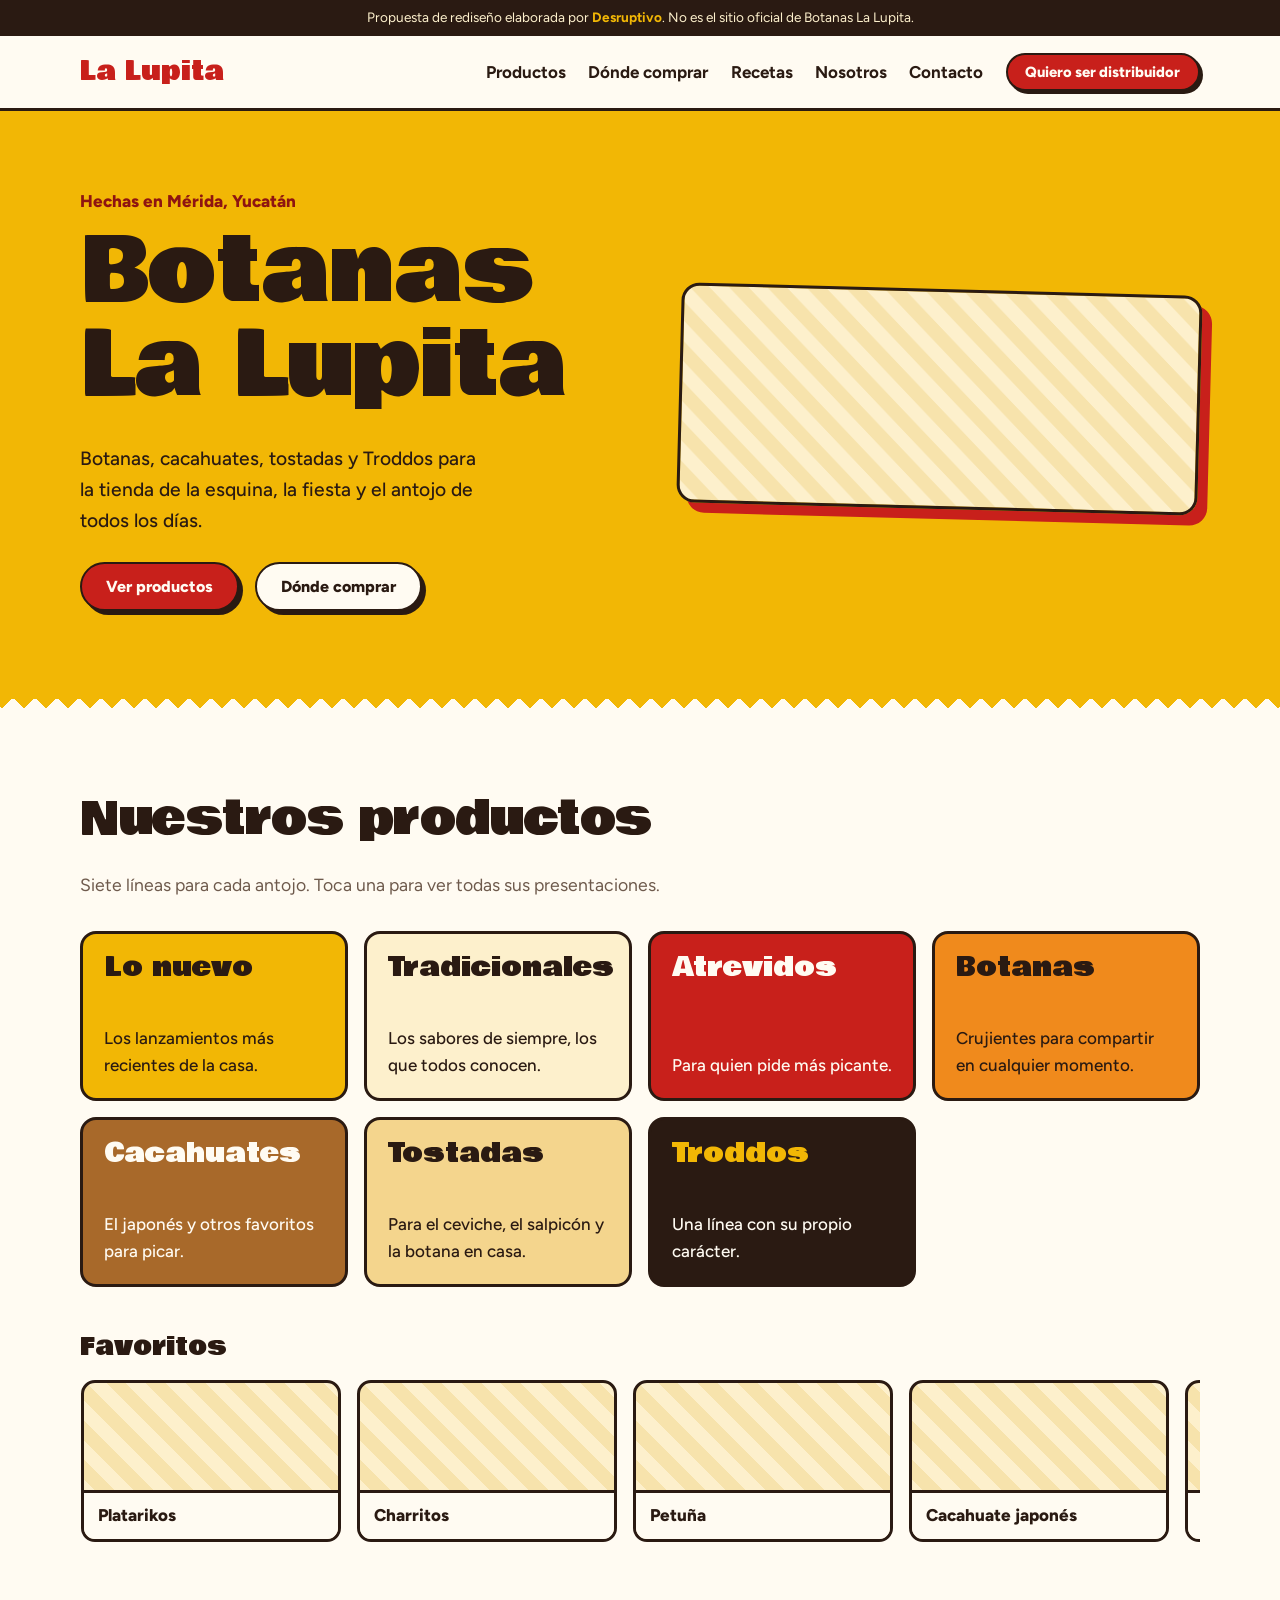
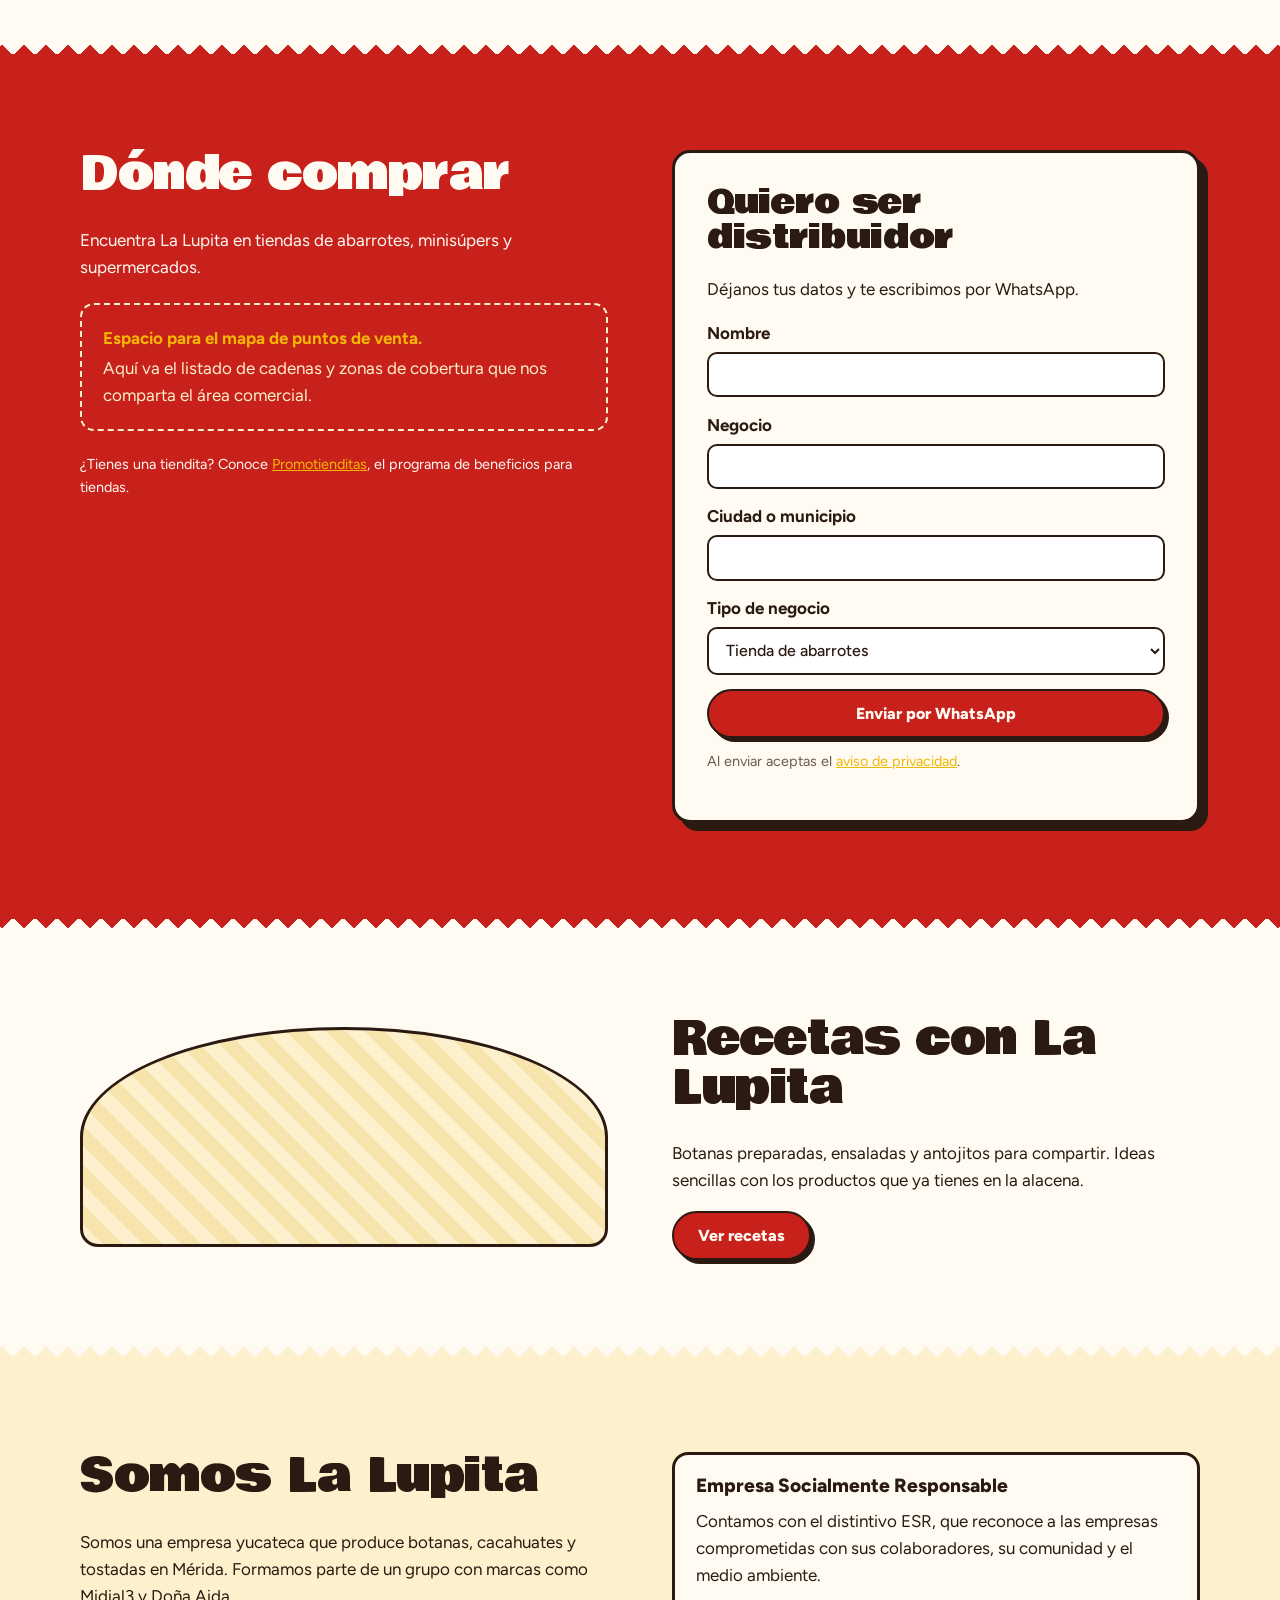
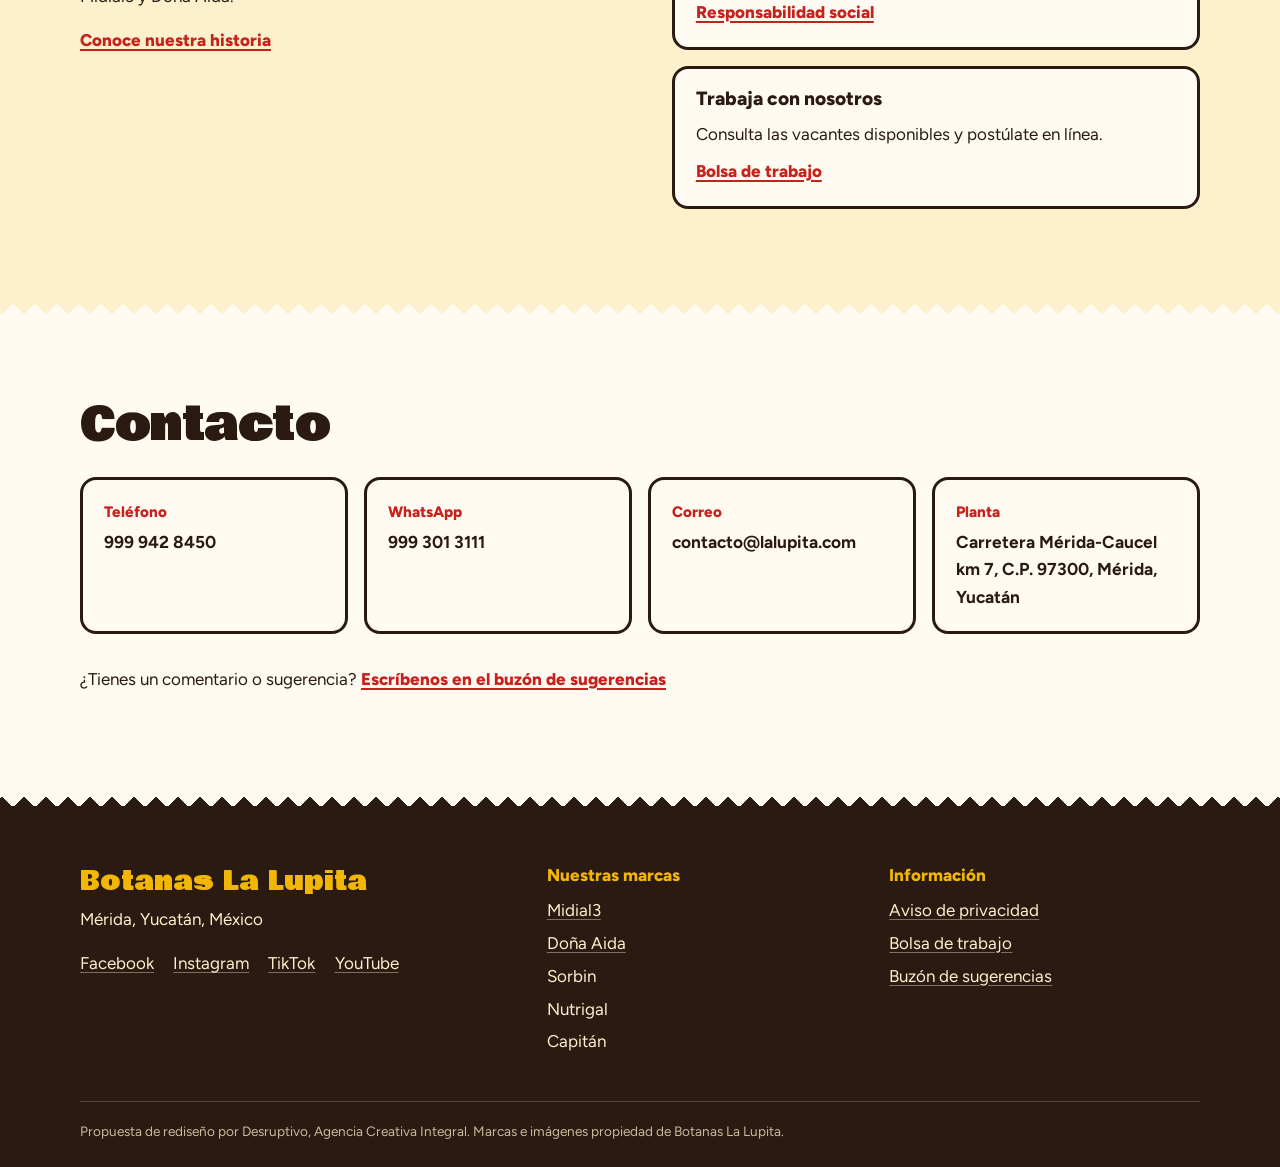
==== index.html @ ac0f9449 "Propuesta de rediseño del sitio de Botanas La Lupita" ====
<!DOCTYPE html>
<html lang="es-MX">
<head>
  <meta charset="utf-8">
  <meta name="viewport" content="width=device-width, initial-scale=1, viewport-fit=cover">
  <title>Botanas La Lupita | Botanas, cacahuates y tostadas de Yucatán</title>
  <meta name="description" content="Botanas La Lupita: botanas, cacahuates, tostadas y Troddos hechos en Mérida, Yucatán. Conoce nuestros productos, encuentra dónde comprarlos o conviértete en distribuidor.">
  <!-- Propuesta de rediseño: no indexar para no competir con el sitio oficial -->
  <meta name="robots" content="noindex, nofollow">
  <meta property="og:title" content="Botanas La Lupita">
  <meta property="og:description" content="Botanas, cacahuates y tostadas hechas en Yucatán.">
  <meta property="og:type" content="website">
  <meta property="og:image" content="https://la-lupita.com.mx/logos/banner_Troddos.jpg">
  <meta name="theme-color" content="#F2B705">
  <link rel="icon" href="data:image/svg+xml,<svg xmlns='http://www.w3.org/2000/svg' viewBox='0 0 100 100'><text y='.9em' font-size='90'>🌶️</text></svg>">
  <link rel="preconnect" href="https://fonts.googleapis.com">
  <link rel="preconnect" href="https://fonts.gstatic.com" crossorigin>
  <link href="https://fonts.googleapis.com/css2?family=Bowlby+One&family=Figtree:wght@400;500;700;800&display=swap" rel="stylesheet">
  <link rel="stylesheet" href="styles.css">
</head>
<body>

<a class="skip" href="#contenido">Saltar al contenido</a>

<div class="concept-bar" role="note">
  Propuesta de rediseño elaborada por <strong>Desruptivo</strong>. No es el sitio oficial de Botanas La Lupita.
</div>

<header class="site-header">
  <div class="wrap header-inner">
    <a class="brand" href="#inicio" aria-label="Botanas La Lupita, inicio">
      <img src="https://la-lupita.com.mx/logos/Botanas.png" alt="Botanas La Lupita" width="140" height="56"
           onerror="this.replaceWith(Object.assign(document.createElement('span'),{className:'brand-text',textContent:'La Lupita'}))">
    </a>
    <button class="nav-toggle" aria-expanded="false" aria-controls="menu">Menú</button>
    <nav id="menu" class="nav" aria-label="Principal">
      <a href="#productos">Productos</a>
      <a href="#donde-comprar">Dónde comprar</a>
      <a href="#recetas">Recetas</a>
      <a href="#nosotros">Nosotros</a>
      <a href="#contacto">Contacto</a>
      <a class="btn btn-small" href="#distribuidores">Quiero ser distribuidor</a>
    </nav>
  </div>
</header>

<main id="contenido">

  <!-- HERO -->
  <section id="inicio" class="hero crimp-bottom">
    <div class="wrap hero-grid">
      <div class="hero-copy">
        <p class="hero-kicker">Hechas en Mérida, Yucatán</p>
        <h1>Botanas La Lupita</h1>
        <p class="hero-lede">Botanas, cacahuates, tostadas y Troddos para la tienda de la esquina, la fiesta y el antojo de todos los días.</p>
        <div class="hero-actions">
          <a class="btn" href="#productos">Ver productos</a>
          <a class="btn btn-ghost" href="#donde-comprar">Dónde comprar</a>
        </div>
      </div>
      <figure class="hero-media">
        <img src="https://la-lupita.com.mx/logos/banner_Troddos.jpg"
             alt="Bolsas de Troddos de Botanas La Lupita" width="900" height="560"
             onerror="this.closest('figure').classList.add('no-img')">
      </figure>
    </div>
  </section>

  <!-- PRODUCTOS -->
  <section id="productos" class="section">
    <div class="wrap">
      <h2>Nuestros productos</h2>
      <p class="section-lede">Siete líneas para cada antojo. Toca una para ver todas sus presentaciones.</p>

      <ul class="lines" role="list">
        <li><a class="line line-new" href="https://la-lupita.com.mx/nuevo.php">
          <span class="line-name">Lo nuevo</span>
          <span class="line-desc">Los lanzamientos más recientes de la casa.</span></a></li>
        <li><a class="line line-trad" href="https://la-lupita.com.mx/tradicionales.php">
          <span class="line-name">Tradicionales</span>
          <span class="line-desc">Los sabores de siempre, los que todos conocen.</span></a></li>
        <li><a class="line line-hot" href="https://la-lupita.com.mx/atrevido.php">
          <span class="line-name">Atrevidos</span>
          <span class="line-desc">Para quien pide más picante.</span></a></li>
        <li><a class="line line-snack" href="https://la-lupita.com.mx/botanas.php">
          <span class="line-name">Botanas</span>
          <span class="line-desc">Crujientes para compartir en cualquier momento.</span></a></li>
        <li><a class="line line-nut" href="https://la-lupita.com.mx/cacahuates.php">
          <span class="line-name">Cacahuates</span>
          <span class="line-desc">El japonés y otros favoritos para picar.</span></a></li>
        <li><a class="line line-tost" href="https://la-lupita.com.mx/tostadas.php">
          <span class="line-name">Tostadas</span>
          <span class="line-desc">Para el ceviche, el salpicón y la botana en casa.</span></a></li>
        <li><a class="line line-trod" href="https://la-lupita.com.mx/trodos.php">
          <span class="line-name">Troddos</span>
          <span class="line-desc">Una línea con su propio carácter.</span></a></li>
      </ul>

      <h3 class="rail-title">Favoritos</h3>
      <div class="rail" tabindex="0" aria-label="Productos favoritos, desliza para ver más">
        <figure><img loading="lazy" src="https://la-lupita.com.mx/logos/banner2021_Platarikos.jpg" alt="Platarikos de La Lupita" onerror="this.closest('figure').classList.add('no-img')"><figcaption>Platarikos</figcaption></figure>
        <figure><img loading="lazy" src="https://la-lupita.com.mx/logos/banner_Charritos2.jpg" alt="Charritos de La Lupita" onerror="this.closest('figure').classList.add('no-img')"><figcaption>Charritos</figcaption></figure>
        <figure><img loading="lazy" src="https://la-lupita.com.mx/logos/banner_Petu%C3%B1a.jpg" alt="Petuña de La Lupita" onerror="this.closest('figure').classList.add('no-img')"><figcaption>Petuña</figcaption></figure>
        <figure><img loading="lazy" src="https://la-lupita.com.mx/logos/bannerB_japones.jpg" alt="Cacahuate japonés de La Lupita" onerror="this.closest('figure').classList.add('no-img')"><figcaption>Cacahuate japonés</figcaption></figure>
        <figure><img loading="lazy" src="https://la-lupita.com.mx/logos/banner_Troddos2.jpg" alt="Troddos de La Lupita" onerror="this.closest('figure').classList.add('no-img')"><figcaption>Troddos</figcaption></figure>
      </div>
    </div>
  </section>

  <!-- DÓNDE COMPRAR / DISTRIBUIDORES -->
  <section id="donde-comprar" class="section section-red crimp-top crimp-bottom">
    <div class="wrap two-col">
      <div>
        <h2>Dónde comprar</h2>
        <p>Encuentra La Lupita en tiendas de abarrotes, minisúpers y supermercados.</p>
        <div class="placeholder" role="note">
          <strong>Espacio para el mapa de puntos de venta.</strong>
          Aquí va el listado de cadenas y zonas de cobertura que nos comparta el área comercial.
        </div>
        <p class="small">¿Tienes una tiendita? Conoce <a href="https://la-lupita.com.mx/promotienditas">Promotienditas</a>, el programa de beneficios para tiendas.</p>
      </div>

      <div id="distribuidores" class="card">
        <h2 class="card-title">Quiero ser distribuidor</h2>
        <p>Déjanos tus datos y te escribimos por WhatsApp.</p>
        <form id="dist-form" novalidate>
          <label>Nombre
            <input name="nombre" autocomplete="name" required>
          </label>
          <label>Negocio
            <input name="negocio" autocomplete="organization" required>
          </label>
          <label>Ciudad o municipio
            <input name="ciudad" autocomplete="address-level2" required>
          </label>
          <label>Tipo de negocio
            <select name="tipo">
              <option>Tienda de abarrotes</option>
              <option>Minisúper</option>
              <option>Distribuidora o mayorista</option>
              <option>Restaurante o bar</option>
              <option>Otro</option>
            </select>
          </label>
          <p class="form-error" id="dist-error" role="alert" hidden>Completa nombre, negocio y ciudad para continuar.</p>
          <button class="btn btn-full" type="submit">Enviar por WhatsApp</button>
          <p class="small legal">Al enviar aceptas el <a href="aviso-de-privacidad.html">aviso de privacidad</a>.</p>
        </form>
      </div>
    </div>
  </section>

  <!-- RECETAS -->
  <section id="recetas" class="section">
    <div class="wrap recipe">
      <figure class="recipe-media">
        <img loading="lazy" src="https://la-lupita.com.mx/fotos/ensalada%20charritos%201%20yt.png" alt="Ensalada preparada con Charritos La Lupita" onerror="this.closest('figure').classList.add('no-img')">
      </figure>
      <div>
        <h2>Recetas con La Lupita</h2>
        <p>Botanas preparadas, ensaladas y antojitos para compartir. Ideas sencillas con los productos que ya tienes en la alacena.</p>
        <a class="btn" href="https://la-lupita.com.mx/recetas.php">Ver recetas</a>
      </div>
    </div>
  </section>

  <!-- NOSOTROS -->
  <section id="nosotros" class="section section-cream crimp-top crimp-bottom">
    <div class="wrap two-col">
      <div>
        <h2>Somos La Lupita</h2>
        <p>Somos una empresa yucateca que produce botanas, cacahuates y tostadas en Mérida. Formamos parte de un grupo con marcas como Midial3 y Doña Aida.</p>
        <a class="text-link" href="https://la-lupita.com.mx/quienes.php">Conoce nuestra historia</a>
      </div>
      <div class="facts">
        <div class="fact">
          <h3>Empresa Socialmente Responsable</h3>
          <p>Contamos con el distintivo ESR, que reconoce a las empresas comprometidas con sus colaboradores, su comunidad y el medio ambiente.</p>
          <a class="text-link" href="https://la-lupita.com.mx/ESR.php">Responsabilidad social</a>
        </div>
        <div class="fact">
          <h3>Trabaja con nosotros</h3>
          <p>Consulta las vacantes disponibles y postúlate en línea.</p>
          <a class="text-link" href="https://la-lupita.com.mx/empleos/index.php">Bolsa de trabajo</a>
        </div>
      </div>
    </div>
  </section>

  <!-- CONTACTO -->
  <section id="contacto" class="section">
    <div class="wrap">
      <h2>Contacto</h2>
      <div class="contact-grid">
        <a class="contact" href="tel:+529999428450">
          <span class="contact-label">Teléfono</span>
          <span class="contact-value">999 942 8450</span>
        </a>
        <a class="contact" href="https://wa.me/529993013111" target="_blank" rel="noopener">
          <span class="contact-label">WhatsApp</span>
          <span class="contact-value">999 301 3111</span>
        </a>
        <a class="contact" href="mailto:contacto@lalupita.com">
          <span class="contact-label">Correo</span>
          <span class="contact-value">contacto@lalupita.com</span>
        </a>
        <a class="contact" href="https://www.google.com/maps/search/?api=1&query=Carretera+M%C3%A9rida-Caucel+km+7+M%C3%A9rida+Yucat%C3%A1n" target="_blank" rel="noopener">
          <span class="contact-label">Planta</span>
          <span class="contact-value">Carretera Mérida-Caucel km 7, C.P. 97300, Mérida, Yucatán</span>
        </a>
      </div>
      <p class="suggest">¿Tienes un comentario o sugerencia? <a class="text-link" href="https://la-lupita.com.mx/buzon.php">Escríbenos en el buzón de sugerencias</a></p>
    </div>
  </section>

</main>

<footer class="site-footer crimp-top">
  <div class="wrap footer-grid">
    <div>
      <p class="footer-brand">Botanas La Lupita</p>
      <p>Mérida, Yucatán, México</p>
      <ul class="social" role="list">
        <li><a href="https://www.facebook.com/botanaslalupita" target="_blank" rel="noopener">Facebook</a></li>
        <li><a href="https://www.instagram.com/botanaslalupitamx" target="_blank" rel="noopener">Instagram</a></li>
        <li><a href="https://vm.tiktok.com/ZMdxwaTwB/" target="_blank" rel="noopener">TikTok</a></li>
        <li><a href="https://www.youtube.com/channel/UCOERxMf3Jt1xI1_eUVLLrdg" target="_blank" rel="noopener">YouTube</a></li>
      </ul>
    </div>
    <div>
      <p class="footer-head">Nuestras marcas</p>
      <ul role="list">
        <li><a href="https://midial3.com/" target="_blank" rel="noopener">Midial3</a></li>
        <li><a href="https://dona-aida.com.mx/" target="_blank" rel="noopener">Doña Aida</a></li>
        <li>Sorbin</li>
        <li>Nutrigal</li>
        <li>Capitán</li>
      </ul>
    </div>
    <div>
      <p class="footer-head">Información</p>
      <ul role="list">
        <li><a href="aviso-de-privacidad.html">Aviso de privacidad</a></li>
        <li><a href="https://la-lupita.com.mx/empleos/index.php">Bolsa de trabajo</a></li>
        <li><a href="https://la-lupita.com.mx/buzon.php">Buzón de sugerencias</a></li>
      </ul>
    </div>
  </div>
  <div class="wrap footer-credit">
    <p>Propuesta de rediseño por Desruptivo, Agencia Creativa Integral. Marcas e imágenes propiedad de Botanas La Lupita.</p>
  </div>
</footer>

<script src="script.js"></script>
</body>
</html>
---- styles.css ----
:root {
  --corn: #F2B705;
  --corn-pale: #FDF0CC;
  --chile: #C8201B;
  --chile-dark: #8E1411;
  --orange: #F08A1C;
  --peanut: #A8692A;
  --ink: #2A1A12;
  --paper: #FFFBF2;
  --muted: #6E5A4C;

  --display: "Bowlby One", "Arial Black", Impact, sans-serif;
  --body: "Figtree", "Segoe UI", system-ui, -apple-system, sans-serif;
  --tooth: 22px;
}

*, *::before, *::after { box-sizing: border-box; }
html { scroll-behavior: smooth; scroll-padding-top: 80px; }
@media (prefers-reduced-motion: reduce) { html { scroll-behavior: auto; } }

body {
  margin: 0;
  background: var(--paper);
  color: var(--ink);
  font-family: var(--body);
  font-size: 1.0625rem;
  line-height: 1.6;
}
img { max-width: 100%; display: block; }
a { color: inherit; }
:focus-visible { outline: 3px solid var(--ink); outline-offset: 3px; border-radius: 4px; }

.wrap { width: min(1120px, 100% - 2.5rem); margin-inline: auto; }

h1, h2, h3 { line-height: 1.05; margin: 0 0 .6em; }
h1, h2 { font-family: var(--display); font-weight: 400; letter-spacing: -.01em; }
h2 { font-size: clamp(1.9rem, 4.5vw, 2.9rem); }
h3 { font-size: 1.2rem; font-weight: 800; }
p { margin: 0 0 1em; max-width: 62ch; }

.skip { position: absolute; left: -9999px; }
.skip:focus { left: 1rem; top: 1rem; z-index: 100; background: var(--paper); padding: .5rem 1rem; }

/* Aviso de propuesta */
.concept-bar {
  background: var(--ink); color: var(--corn-pale);
  font-size: .85rem; text-align: center; padding: .45rem 1rem;
}
.concept-bar strong { color: var(--corn); }

/* Encabezado */
.site-header {
  position: sticky; top: 0; z-index: 50;
  background: var(--paper);
  border-bottom: 3px solid var(--ink);
}
.header-inner { display: flex; align-items: center; justify-content: space-between; gap: 1rem; min-height: 72px; }
.brand img { height: 52px; width: auto; }
.brand-text { font-family: var(--display); font-size: 1.6rem; color: var(--chile); text-decoration: none; }
.brand { text-decoration: none; }

.nav { display: flex; align-items: center; gap: 1.4rem; font-weight: 700; }
.nav a:not(.btn) { text-decoration: none; }
.nav a:not(.btn):hover { color: var(--chile); }
.nav-toggle {
  display: none; font: 700 1rem var(--body);
  background: var(--corn); color: var(--ink);
  border: 2px solid var(--ink); border-radius: 999px; padding: .45rem 1rem; cursor: pointer;
}

@media (max-width: 900px) {
  .nav-toggle { display: inline-block; }
  .nav {
    position: absolute; top: 100%; left: 0; right: 0;
    flex-direction: column; align-items: stretch; gap: 0;
    background: var(--paper); border-bottom: 3px solid var(--ink);
    padding: .5rem 1.25rem 1.25rem; display: none;
  }
  .nav.open { display: flex; }
  .nav a:not(.btn) { padding: .8rem 0; border-bottom: 1px solid #e8dcc6; }
  .nav .btn { margin-top: 1rem; text-align: center; }
}

/* Botones */
.btn {
  display: inline-block; text-decoration: none; cursor: pointer;
  font: 800 1rem var(--body);
  background: var(--chile); color: var(--paper);
  border: 2px solid var(--ink); border-radius: 999px;
  padding: .8rem 1.5rem;
  box-shadow: 4px 4px 0 var(--ink);
  transition: transform .12s, box-shadow .12s;
}
.btn:hover { transform: translate(-1px, -1px); box-shadow: 5px 5px 0 var(--ink); }
.btn:active { transform: translate(3px, 3px); box-shadow: 1px 1px 0 var(--ink); }
.btn-ghost { background: var(--paper); color: var(--ink); }
.btn-small { padding: .5rem 1.1rem; font-size: .92rem; box-shadow: 3px 3px 0 var(--ink); }
.btn-full { width: 100%; }
.text-link { font-weight: 800; color: var(--chile); text-decoration-thickness: 2px; text-underline-offset: 3px; }

/* Borde de bolsa de botana (sello dentado) */
.crimp-top, .crimp-bottom { position: relative; z-index: 1; }
.crimp-bottom::after, .crimp-top::before {
  content: ""; position: absolute; left: 0; right: 0; height: calc(var(--tooth) / 2);
  background: var(--sec-bg);
}
.crimp-bottom::after {
  bottom: calc(var(--tooth) / -2 + 1px);
  -webkit-mask: conic-gradient(from -45deg at bottom, #0000, #000 1deg 89deg, #0000 90deg) 50% / var(--tooth) 100%;
          mask: conic-gradient(from -45deg at bottom, #0000, #000 1deg 89deg, #0000 90deg) 50% / var(--tooth) 100%;
}
.crimp-top::before {
  top: calc(var(--tooth) / -2 + 1px);
  -webkit-mask: conic-gradient(from 135deg at top, #0000, #000 1deg 89deg, #0000 90deg) 50% / var(--tooth) 100%;
          mask: conic-gradient(from 135deg at top, #0000, #000 1deg 89deg, #0000 90deg) 50% / var(--tooth) 100%;
}

/* Hero */
.hero { --sec-bg: var(--corn); background: var(--corn); padding: clamp(2.5rem, 6vw, 5rem) 0 clamp(3rem, 7vw, 5.5rem); }
.hero-grid { display: grid; grid-template-columns: 1.05fr 1fr; gap: clamp(1.5rem, 4vw, 3.5rem); align-items: center; }
.hero-kicker { font-weight: 800; color: var(--chile-dark); margin-bottom: .6rem; }
.hero h1 { font-size: clamp(2.8rem, 8vw, 5.6rem); color: var(--ink); margin-bottom: .35em; }
.hero-lede { font-size: 1.2rem; font-weight: 500; max-width: 34ch; }
.hero-actions { display: flex; flex-wrap: wrap; gap: 1rem; margin-top: 1.6rem; }
.hero-media {
  margin: 0; border: 3px solid var(--ink); border-radius: 18px; overflow: hidden;
  box-shadow: 10px 10px 0 var(--chile); background: var(--paper); transform: rotate(1.5deg);
}
.hero-media img { width: 100%; height: 100%; aspect-ratio: 16 / 10; object-fit: cover; }
@media (max-width: 800px) {
  .hero-grid { grid-template-columns: 1fr; }
  .hero-media { transform: none; box-shadow: 6px 6px 0 var(--chile); }
}

/* Imagen faltante */
.no-img img { display: none; }
figure.no-img {
  min-height: 220px; display: grid; place-items: center;
  background: repeating-linear-gradient(45deg, var(--corn-pale) 0 14px, #f7e3ac 14px 28px);
}

/* Secciones */
.section { --sec-bg: var(--paper); padding: clamp(3.5rem, 8vw, 6rem) 0; }
.section-lede { color: var(--muted); font-size: 1.1rem; }
.section-red { --sec-bg: var(--chile); background: var(--chile); color: var(--paper); }
.section-red .small a { color: var(--corn); }
.section-cream { --sec-bg: var(--corn-pale); background: var(--corn-pale); }
.small { font-size: .9rem; }

/* Líneas de producto */
.lines {
  list-style: none; margin: 2rem 0 0; padding: 0;
  display: grid; gap: 1rem; grid-template-columns: repeat(auto-fill, minmax(230px, 1fr));
}
.line {
  display: flex; flex-direction: column; justify-content: space-between; gap: 1.2rem;
  height: 100%; min-height: 170px; padding: 1.3rem 1.3rem 1.2rem;
  border: 3px solid var(--ink); border-radius: 16px; text-decoration: none;
  transition: transform .15s, box-shadow .15s;
}
.line:hover { transform: translate(-3px, -3px); box-shadow: 6px 6px 0 var(--ink); }
.line-name { font-family: var(--display); font-size: 1.65rem; line-height: 1; }
.line-desc { font-weight: 500; }
.line-new { background: var(--corn); }
.line-trad { background: var(--corn-pale); }
.line-hot { background: var(--chile); color: var(--paper); }
.line-snack { background: var(--orange); }
.line-nut { background: var(--peanut); color: var(--paper); }
.line-tost { background: #F4D58D; }
.line-trod { background: var(--ink); color: var(--corn); }
.line-trod .line-desc { color: var(--paper); }

.rail-title { margin-top: 3rem; font-family: var(--display); font-weight: 400; font-size: 1.5rem; }
.rail {
  display: grid; grid-auto-flow: column; grid-auto-columns: minmax(260px, 340px); gap: 1rem;
  overflow-x: auto; scroll-snap-type: x mandatory; padding: .3rem .3rem 1rem;
}
.rail figure {
  margin: 0; scroll-snap-align: start; border: 3px solid var(--ink); border-radius: 14px; overflow: hidden;
  background: var(--paper);
}
.rail img { width: 100%; aspect-ratio: 16 / 10; object-fit: cover; }
.rail figure.no-img { min-height: 0; aspect-ratio: 16 / 10; display: flex; align-items: flex-end;
  background: repeating-linear-gradient(45deg, var(--corn-pale) 0 14px, #f7e3ac 14px 28px); }
.rail figcaption { padding: .6rem .9rem; font-weight: 800; border-top: 3px solid var(--ink); width: 100%; background: var(--paper); }

/* Dos columnas */
.two-col { display: grid; grid-template-columns: 1fr 1fr; gap: clamp(2rem, 5vw, 4rem); align-items: start; }
@media (max-width: 800px) { .two-col { grid-template-columns: 1fr; } }

.placeholder {
  border: 2px dashed var(--corn-pale); border-radius: 14px; padding: 1.2rem 1.3rem; margin: 1.4rem 0;
  color: var(--corn-pale);
}
.placeholder strong { display: block; color: var(--corn); margin-bottom: .2rem; }

/* Formulario */
.card {
  background: var(--paper); color: var(--ink);
  border: 3px solid var(--ink); border-radius: 18px; padding: clamp(1.3rem, 3vw, 2rem);
  box-shadow: 8px 8px 0 var(--ink);
}
.card-title { font-size: clamp(1.6rem, 3.5vw, 2.1rem); }
form label { display: block; font-weight: 700; margin-bottom: .9rem; }
input, select {
  display: block; width: 100%; margin-top: .3rem;
  font: 500 1rem var(--body); color: var(--ink);
  padding: .7rem .8rem; border: 2px solid var(--ink); border-radius: 10px; background: #fff;
}
input:focus-visible, select:focus-visible { outline: 3px solid var(--corn); outline-offset: 1px; }
.form-error { color: var(--chile); font-weight: 700; }
.legal { margin-top: .8rem; color: var(--muted); }
.legal a { color: var(--chile); }

/* Recetas */
.recipe { display: grid; grid-template-columns: 1fr 1fr; gap: clamp(2rem, 5vw, 4rem); align-items: center; }
.recipe-media { margin: 0; border: 3px solid var(--ink); border-radius: 50% 50% 18px 18px; overflow: hidden; }
.recipe-media img { width: 100%; aspect-ratio: 1; object-fit: cover; }
@media (max-width: 800px) { .recipe { grid-template-columns: 1fr; } }

/* Nosotros */
.facts { display: grid; gap: 1rem; }
.fact { background: var(--paper); border: 3px solid var(--ink); border-radius: 16px; padding: 1.3rem; }
.fact p { margin-bottom: .6rem; }

/* Contacto */
.contact-grid { display: grid; gap: 1rem; grid-template-columns: repeat(auto-fit, minmax(220px, 1fr)); margin-top: 1.5rem; }
.contact {
  display: flex; flex-direction: column; gap: .3rem; text-decoration: none;
  border: 3px solid var(--ink); border-radius: 16px; padding: 1.2rem 1.3rem;
  transition: background .15s;
}
.contact:hover { background: var(--corn-pale); }
.contact-label { font-weight: 800; color: var(--chile); font-size: .95rem; }
.contact-value { font-size: 1.08rem; font-weight: 700; overflow-wrap: break-word; }
.suggest { margin-top: 2rem; }

/* Pie */
.site-footer { --sec-bg: var(--ink); background: var(--ink); color: var(--corn-pale); padding: 3.5rem 0 1.5rem; }
.footer-grid { display: grid; grid-template-columns: 1.4fr 1fr 1fr; gap: 2rem; }
@media (max-width: 700px) { .footer-grid { grid-template-columns: 1fr; } }
.footer-brand { font-family: var(--display); font-size: 1.6rem; color: var(--corn); margin-bottom: .2rem; }
.footer-head { font-weight: 800; color: var(--corn); margin-bottom: .5rem; }
.site-footer ul { list-style: none; margin: 0; padding: 0; }
.site-footer li { margin-bottom: .35rem; }
.site-footer a { text-decoration-color: rgba(253, 240, 204, .4); text-underline-offset: 3px; }
.site-footer a:hover { color: var(--corn); }
.social { display: flex; flex-wrap: wrap; gap: .4rem 1.2rem; margin-top: 1rem !important; }
.footer-credit { border-top: 1px solid rgba(253, 240, 204, .2); margin-top: 2.5rem; padding-top: 1.2rem; font-size: .85rem; color: #cbb89a; }
.footer-credit p { max-width: none; margin: 0; }

/* Aviso de privacidad */
.legal-page { padding: 3rem 0 5rem; }
.legal-page h1 { font-family: var(--display); font-weight: 400; font-size: clamp(2rem, 5vw, 3rem); }
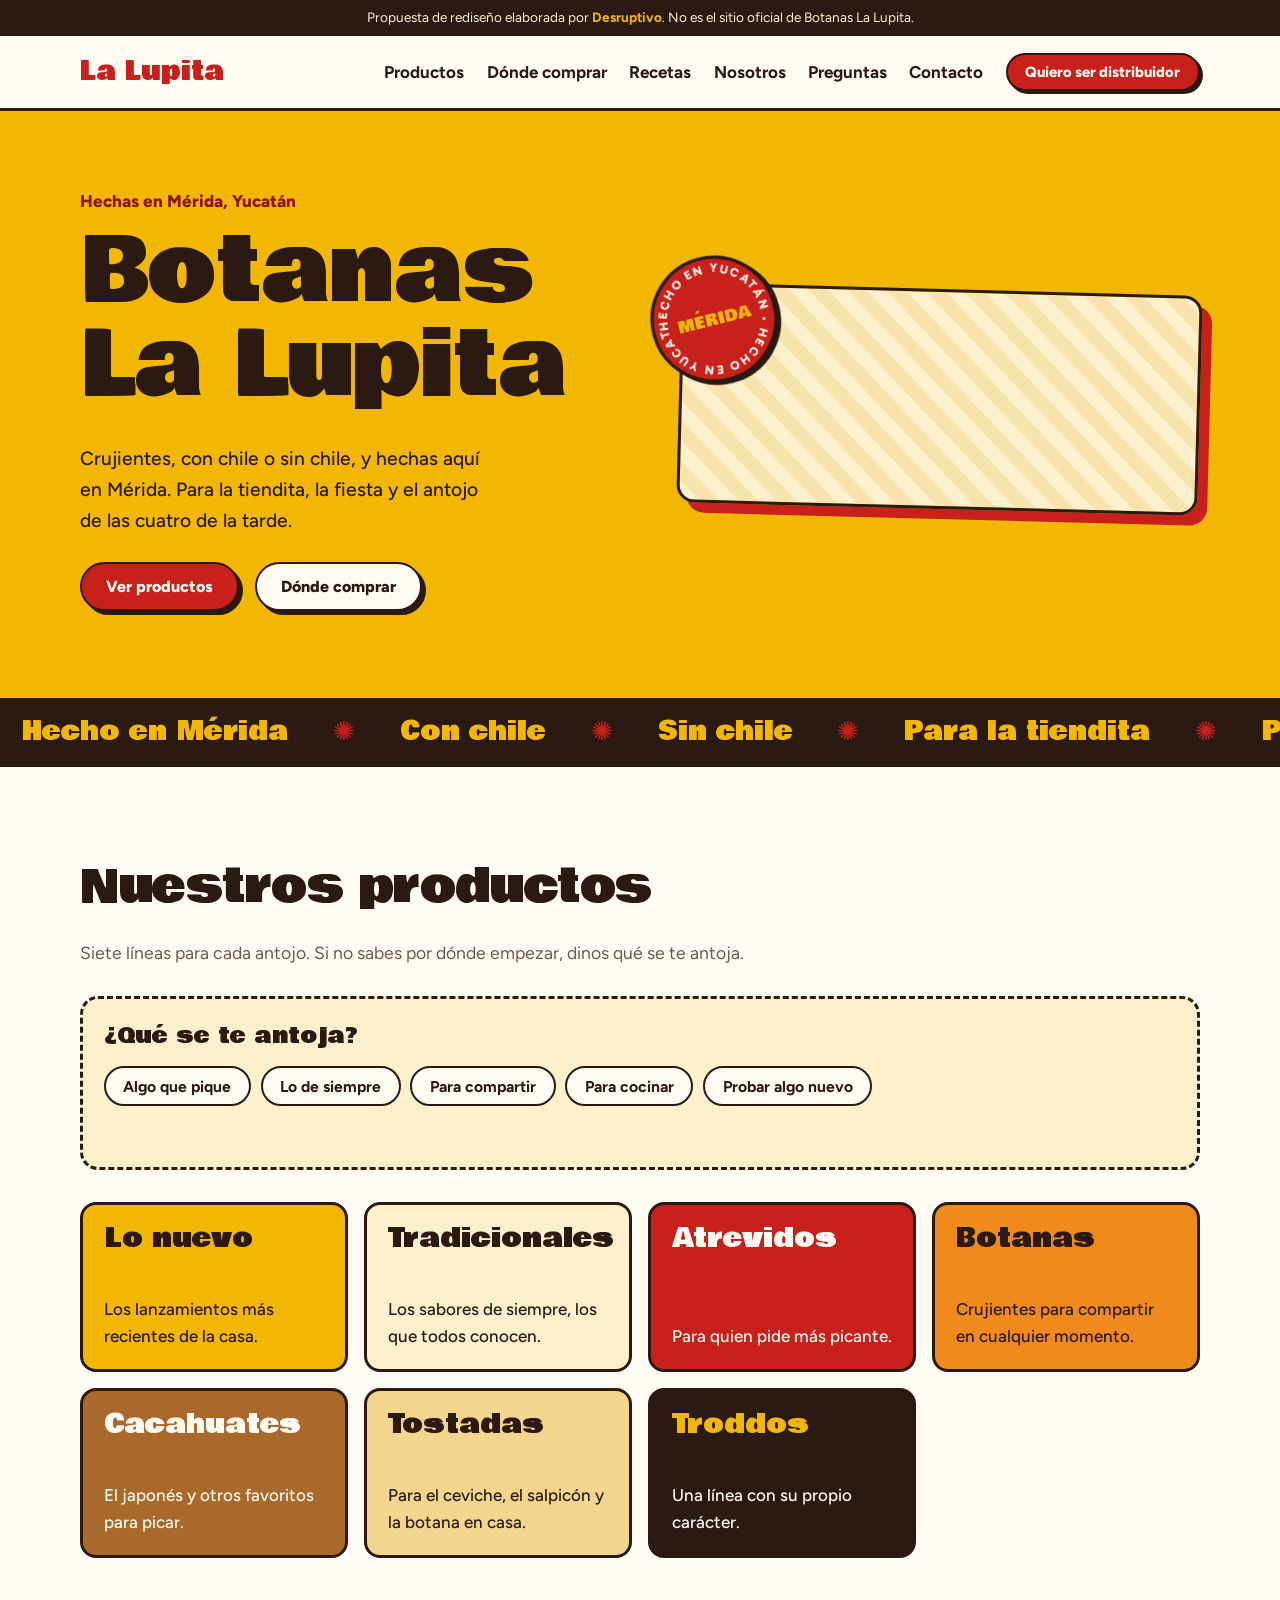
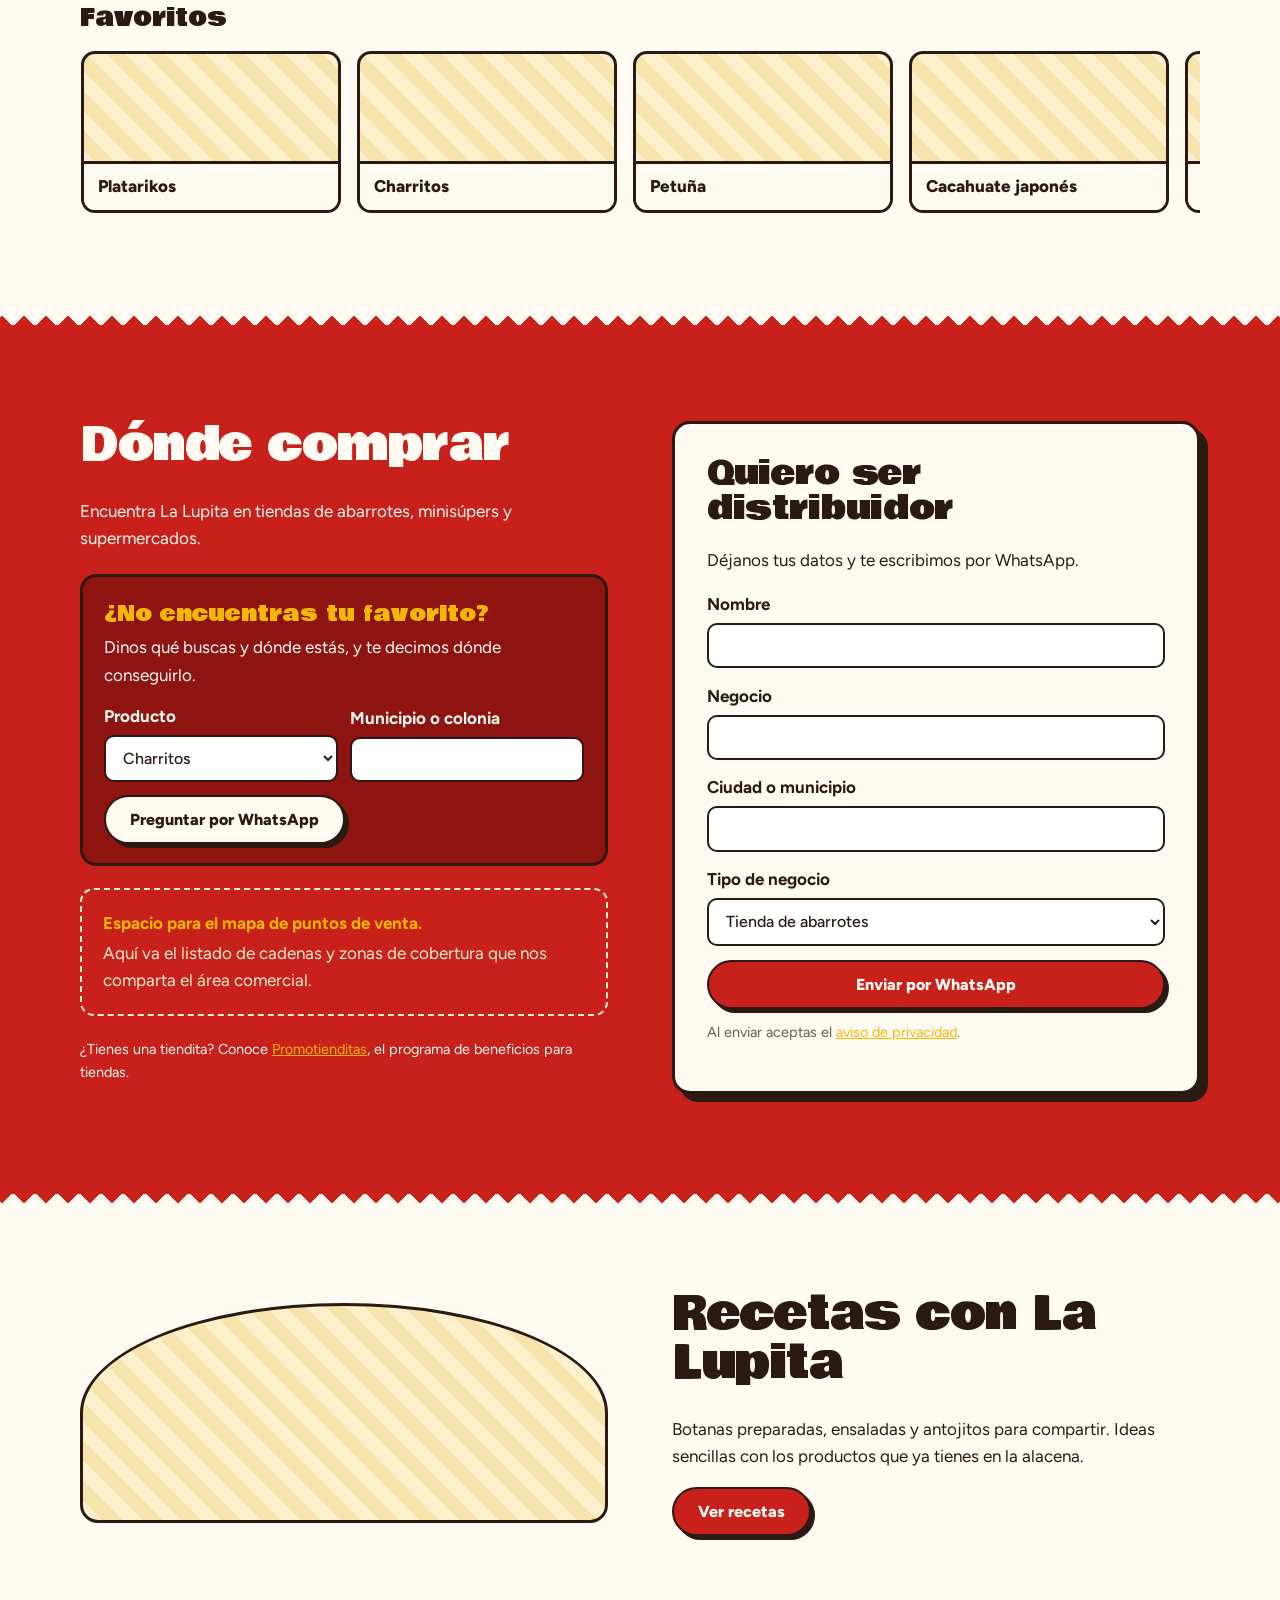
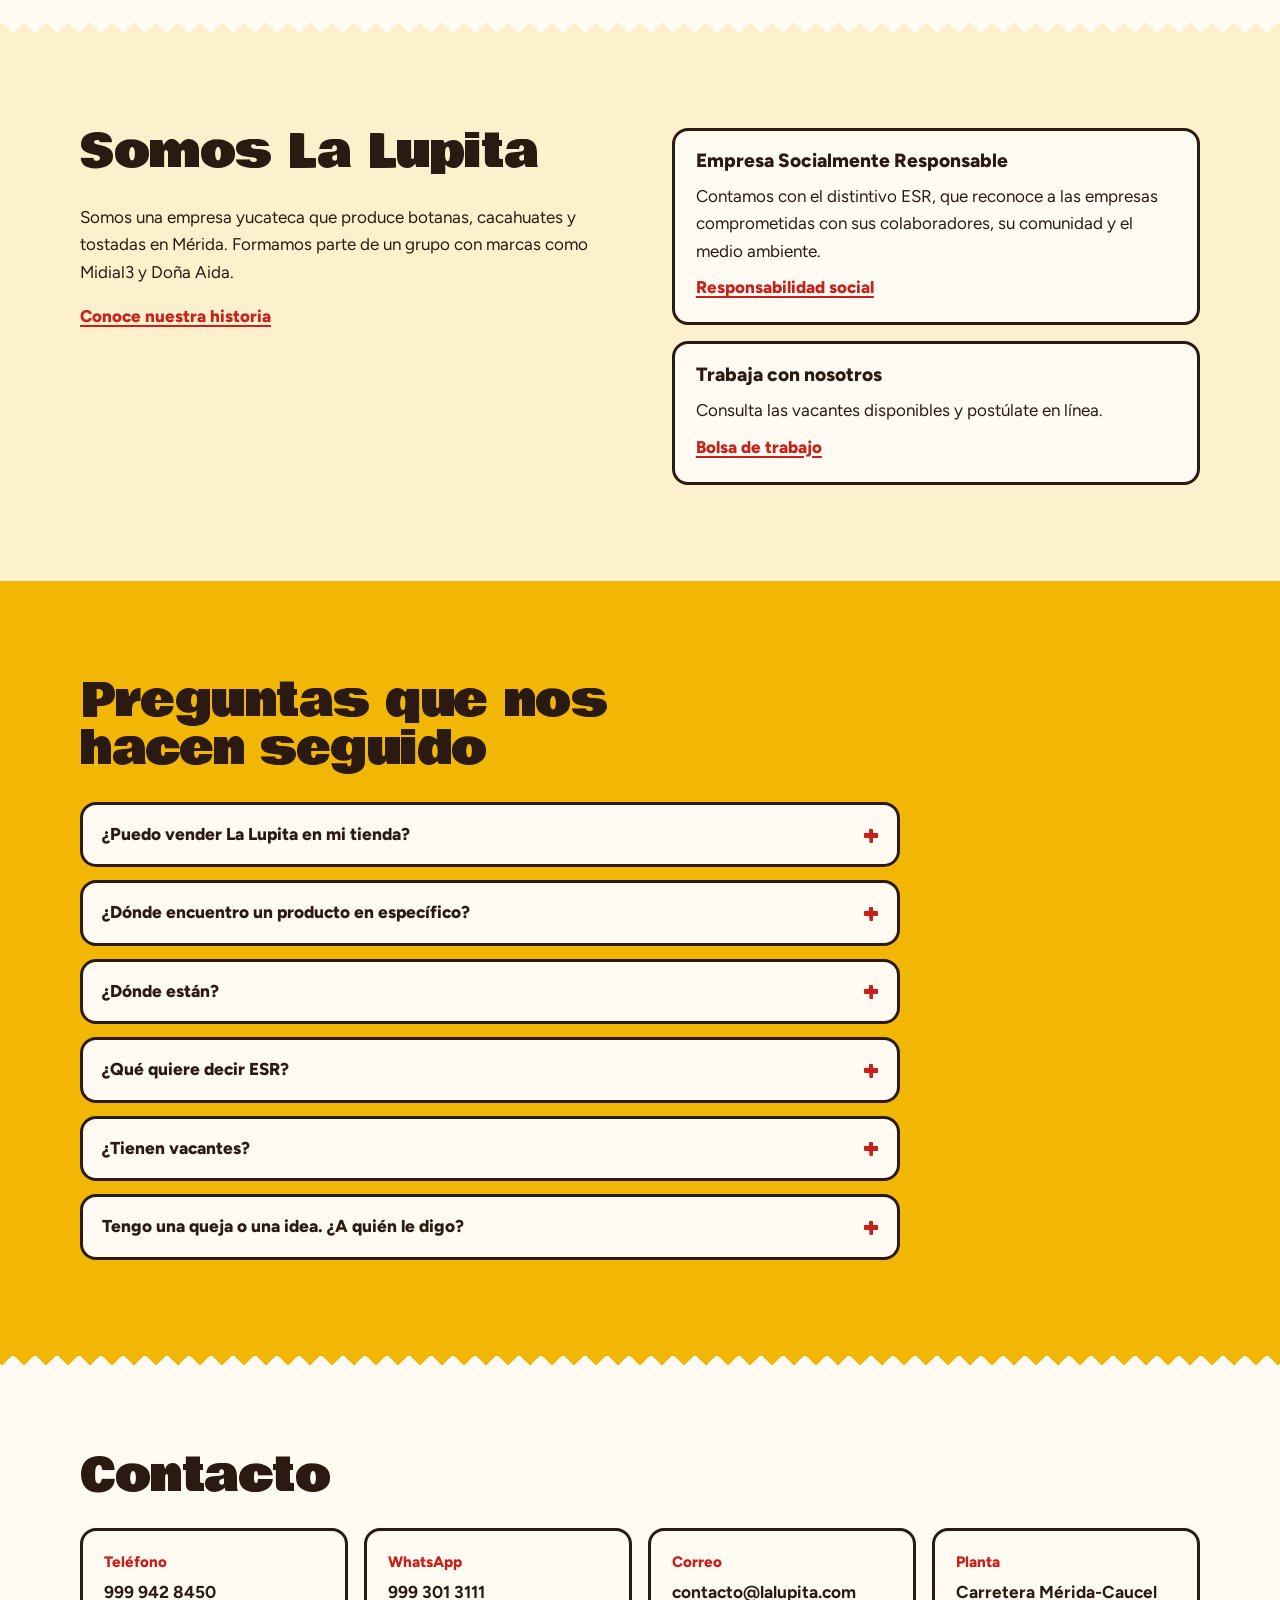
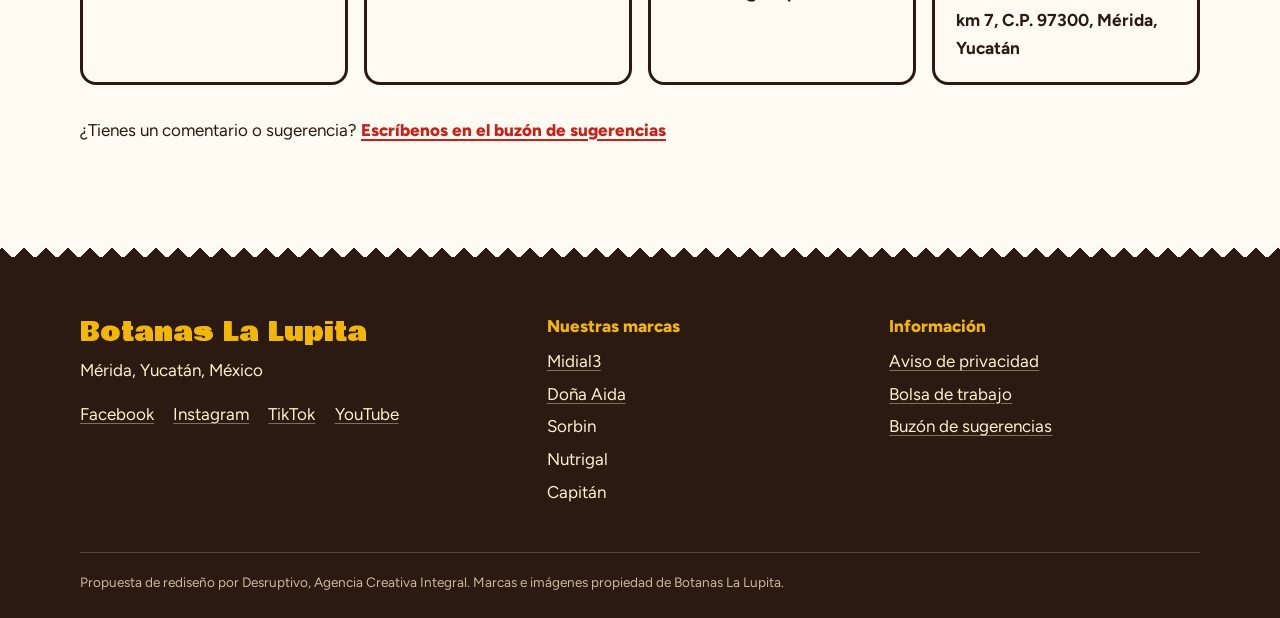
==== commit 7c59b856: "Versión 2: selector de antojo, cinta, sello, consulta por WhatsApp y preguntas frecuentes" ====
--- a/index.html
+++ b/index.html
@@ -38,6 +38,7 @@
       <a href="#donde-comprar">Dónde comprar</a>
       <a href="#recetas">Recetas</a>
       <a href="#nosotros">Nosotros</a>
+      <a href="#preguntas">Preguntas</a>
       <a href="#contacto">Contacto</a>
       <a class="btn btn-small" href="#distribuidores">Quiero ser distribuidor</a>
     </nav>
@@ -52,46 +53,75 @@
       <div class="hero-copy">
         <p class="hero-kicker">Hechas en Mérida, Yucatán</p>
         <h1>Botanas La Lupita</h1>
-        <p class="hero-lede">Botanas, cacahuates, tostadas y Troddos para la tienda de la esquina, la fiesta y el antojo de todos los días.</p>
+        <p class="hero-lede">Crujientes, con chile o sin chile, y hechas aquí en Mérida. Para la tiendita, la fiesta y el antojo de las cuatro de la tarde.</p>
         <div class="hero-actions">
           <a class="btn" href="#productos">Ver productos</a>
           <a class="btn btn-ghost" href="#donde-comprar">Dónde comprar</a>
         </div>
+      </div>
+      <div class="hero-visual">
+      <div class="sticker" aria-hidden="true">
+        <svg viewBox="0 0 120 120"><defs><path id="circ" d="M60,60 m-44,0 a44,44 0 1,1 88,0 a44,44 0 1,1 -88,0"/></defs>
+          <circle cx="60" cy="60" r="58" class="st-bg"/>
+          <text class="st-text"><textPath href="#circ">HECHO EN YUCATÁN • HECHO EN YUCATÁN •</textPath></text>
+          <text x="60" y="66" text-anchor="middle" class="st-mid">MÉRIDA</text>
+        </svg>
       </div>
       <figure class="hero-media">
         <img src="https://la-lupita.com.mx/logos/banner_Troddos.jpg"
              alt="Bolsas de Troddos de Botanas La Lupita" width="900" height="560"
              onerror="this.closest('figure').classList.add('no-img')">
       </figure>
-    </div>
-  </section>
+      </div>
+    </div>
+  </section>
+
+  <!-- CINTA -->
+  <div class="ticker" aria-hidden="true">
+    <div class="ticker-track">
+      <span>Hecho en Mérida</span><span>Con chile</span><span>Sin chile</span><span>Para la tiendita</span><span>Para la fiesta</span><span>Para el ceviche</span><span>Crujiente de a de veras</span>
+      <span>Hecho en Mérida</span><span>Con chile</span><span>Sin chile</span><span>Para la tiendita</span><span>Para la fiesta</span><span>Para el ceviche</span><span>Crujiente de a de veras</span>
+    </div>
+  </div>
 
   <!-- PRODUCTOS -->
   <section id="productos" class="section">
     <div class="wrap">
       <h2>Nuestros productos</h2>
-      <p class="section-lede">Siete líneas para cada antojo. Toca una para ver todas sus presentaciones.</p>
+      <p class="section-lede">Siete líneas para cada antojo. Si no sabes por dónde empezar, dinos qué se te antoja.</p>
+
+      <div class="picker" role="group" aria-label="¿Qué se te antoja?">
+        <p class="picker-q">¿Qué se te antoja?</p>
+        <div class="picker-opts">
+          <button type="button" data-lines="hot" aria-pressed="false">Algo que pique</button>
+          <button type="button" data-lines="trad" aria-pressed="false">Lo de siempre</button>
+          <button type="button" data-lines="snack nut" aria-pressed="false">Para compartir</button>
+          <button type="button" data-lines="tost" aria-pressed="false">Para cocinar</button>
+          <button type="button" data-lines="new trod" aria-pressed="false">Probar algo nuevo</button>
+        </div>
+        <p class="picker-result" id="picker-result" aria-live="polite"></p>
+      </div>
 
       <ul class="lines" role="list">
-        <li><a class="line line-new" href="https://la-lupita.com.mx/nuevo.php">
+        <li><a class="line line-new" data-line="new" href="https://la-lupita.com.mx/nuevo.php">
           <span class="line-name">Lo nuevo</span>
           <span class="line-desc">Los lanzamientos más recientes de la casa.</span></a></li>
-        <li><a class="line line-trad" href="https://la-lupita.com.mx/tradicionales.php">
+        <li><a class="line line-trad" data-line="trad" href="https://la-lupita.com.mx/tradicionales.php">
           <span class="line-name">Tradicionales</span>
           <span class="line-desc">Los sabores de siempre, los que todos conocen.</span></a></li>
-        <li><a class="line line-hot" href="https://la-lupita.com.mx/atrevido.php">
+        <li><a class="line line-hot" data-line="hot" href="https://la-lupita.com.mx/atrevido.php">
           <span class="line-name">Atrevidos</span>
           <span class="line-desc">Para quien pide más picante.</span></a></li>
-        <li><a class="line line-snack" href="https://la-lupita.com.mx/botanas.php">
+        <li><a class="line line-snack" data-line="snack" href="https://la-lupita.com.mx/botanas.php">
           <span class="line-name">Botanas</span>
           <span class="line-desc">Crujientes para compartir en cualquier momento.</span></a></li>
-        <li><a class="line line-nut" href="https://la-lupita.com.mx/cacahuates.php">
+        <li><a class="line line-nut" data-line="nut" href="https://la-lupita.com.mx/cacahuates.php">
           <span class="line-name">Cacahuates</span>
           <span class="line-desc">El japonés y otros favoritos para picar.</span></a></li>
-        <li><a class="line line-tost" href="https://la-lupita.com.mx/tostadas.php">
+        <li><a class="line line-tost" data-line="tost" href="https://la-lupita.com.mx/tostadas.php">
           <span class="line-name">Tostadas</span>
           <span class="line-desc">Para el ceviche, el salpicón y la botana en casa.</span></a></li>
-        <li><a class="line line-trod" href="https://la-lupita.com.mx/trodos.php">
+        <li><a class="line line-trod" data-line="trod" href="https://la-lupita.com.mx/trodos.php">
           <span class="line-name">Troddos</span>
           <span class="line-desc">Una línea con su propio carácter.</span></a></li>
       </ul>
@@ -113,6 +143,22 @@
       <div>
         <h2>Dónde comprar</h2>
         <p>Encuentra La Lupita en tiendas de abarrotes, minisúpers y supermercados.</p>
+        <div class="ask">
+          <p class="ask-title">¿No encuentras tu favorito?</p>
+          <p class="ask-sub">Dinos qué buscas y dónde estás, y te decimos dónde conseguirlo.</p>
+          <form id="ask-form" class="ask-form" novalidate>
+            <label>Producto
+              <select name="producto">
+                <option>Charritos</option><option>Platarikos</option><option>Petuña</option>
+                <option>Cacahuate japonés</option><option>Tostadas</option><option>Troddos</option><option>Otro</option>
+              </select>
+            </label>
+            <label>Municipio o colonia
+              <input name="lugar" autocomplete="address-level2" required>
+            </label>
+            <button class="btn btn-ghost" type="submit">Preguntar por WhatsApp</button>
+          </form>
+        </div>
         <div class="placeholder" role="note">
           <strong>Espacio para el mapa de puntos de venta.</strong>
           Aquí va el listado de cadenas y zonas de cobertura que nos comparta el área comercial.
@@ -187,6 +233,39 @@
     </div>
   </section>
 
+  <!-- PREGUNTAS -->
+  <section id="preguntas" class="section section-corn crimp-bottom">
+    <div class="wrap faq-wrap">
+      <h2>Preguntas que nos hacen seguido</h2>
+      <div class="faq">
+        <details>
+          <summary>¿Puedo vender La Lupita en mi tienda?</summary>
+          <p>Sí. Llena el formulario de <a href="#distribuidores">Quiero ser distribuidor</a> y te escribimos por WhatsApp. Si ya tienes tiendita, revisa también <a href="https://la-lupita.com.mx/promotienditas">Promotienditas</a>.</p>
+        </details>
+        <details>
+          <summary>¿Dónde encuentro un producto en específico?</summary>
+          <p>Usa <a href="#donde-comprar">¿No encuentras tu favorito?</a>: eliges el producto, pones tu municipio y nos llega el mensaje directo.</p>
+        </details>
+        <details>
+          <summary>¿Dónde están?</summary>
+          <p>Nuestra planta está en la Carretera Mérida-Caucel km 7, C.P. 97300, Mérida, Yucatán.</p>
+        </details>
+        <details>
+          <summary>¿Qué quiere decir ESR?</summary>
+          <p>Empresa Socialmente Responsable. Es un distintivo que reconoce a las empresas comprometidas con sus colaboradores, su comunidad y el medio ambiente. <a href="https://la-lupita.com.mx/ESR.php">Ver más</a>.</p>
+        </details>
+        <details>
+          <summary>¿Tienen vacantes?</summary>
+          <p>Las publicamos en nuestra <a href="https://la-lupita.com.mx/empleos/index.php">bolsa de trabajo</a>.</p>
+        </details>
+        <details>
+          <summary>Tengo una queja o una idea. ¿A quién le digo?</summary>
+          <p>Al <a href="https://la-lupita.com.mx/buzon.php">buzón de sugerencias</a>.</p>
+        </details>
+      </div>
+    </div>
+  </section>
+
   <!-- CONTACTO -->
   <section id="contacto" class="section">
     <div class="wrap">
--- a/styles.css
+++ b/styles.css
@@ -252,3 +252,89 @@
 /* Aviso de privacidad */
 .legal-page { padding: 3rem 0 5rem; }
 .legal-page h1 { font-family: var(--display); font-weight: 400; font-size: clamp(2rem, 5vw, 3rem); }
+
+/* ---------- v2: ideas tomadas de otras marcas ---------- */
+
+/* Sello "Hecho en Yucatán" */
+.hero-visual { position: relative; }
+.sticker {
+  position: absolute; z-index: 2; width: clamp(92px, 12vw, 128px); aspect-ratio: 1;
+  top: -34px; left: -28px; transform: rotate(-14deg);
+  filter: drop-shadow(3px 3px 0 var(--ink));
+}
+.sticker svg { width: 100%; height: 100%; overflow: visible; }
+.st-bg { fill: var(--chile); stroke: var(--ink); stroke-width: 3; }
+.st-text { font: 800 11.2px var(--body); letter-spacing: 1.6px; fill: var(--paper); }
+.st-mid { font: 400 15px var(--display); fill: var(--corn); }
+@media (max-width: 800px) { .sticker { top: -26px; left: auto; right: 6px; } }
+
+/* Cinta deslizante */
+.ticker {
+  background: var(--ink); color: var(--corn); overflow: hidden;
+  border-block: 3px solid var(--ink); position: relative; z-index: 2; margin-top: -1px;
+}
+.ticker-track {
+  display: flex; width: max-content; gap: 0;
+  animation: ticker 38s linear infinite;
+}
+.ticker span {
+  font-family: var(--display); font-size: clamp(1.1rem, 2.4vw, 1.6rem);
+  padding: .7rem 1.4rem; white-space: nowrap;
+}
+.ticker span::after { content: "✺"; margin-left: 2.8rem; color: var(--chile); }
+.ticker:hover .ticker-track { animation-play-state: paused; }
+@keyframes ticker { to { transform: translateX(-50%); } }
+@media (prefers-reduced-motion: reduce) {
+  .ticker-track { animation: none; flex-wrap: wrap; width: auto; justify-content: center; }
+}
+
+/* ¿Qué se te antoja? */
+.picker {
+  margin-top: 1.8rem; padding: 1.2rem 1.3rem; border: 3px dashed var(--ink); border-radius: 18px;
+  background: var(--corn-pale);
+}
+.picker-q { font-family: var(--display); font-size: 1.35rem; margin: 0 0 .8rem; }
+.picker-opts { display: flex; flex-wrap: wrap; gap: .6rem; }
+.picker-opts button {
+  font: 700 .98rem var(--body); color: var(--ink); cursor: pointer;
+  background: var(--paper); border: 2px solid var(--ink); border-radius: 999px; padding: .55rem 1.1rem;
+}
+.picker-opts button:hover { background: var(--corn); }
+.picker-opts button[aria-pressed="true"] { background: var(--ink); color: var(--corn); }
+.picker-result { margin: .9rem 0 0; font-weight: 700; min-height: 1.6em; }
+.lines.filtering .line:not(.is-match) { opacity: .28; filter: saturate(.4); }
+.line.is-match { transform: translate(-3px, -3px); box-shadow: 6px 6px 0 var(--ink); }
+.line { transition: transform .15s, box-shadow .15s, opacity .2s, filter .2s; }
+
+/* Consulta de dónde comprar */
+.ask {
+  margin: 1.4rem 0; padding: 1.2rem 1.3rem; border-radius: 16px;
+  background: var(--chile-dark); border: 3px solid var(--ink);
+}
+.ask-title { font-family: var(--display); font-size: 1.35rem; margin: 0 0 .2rem; color: var(--corn); }
+.ask-sub { margin: 0 0 .9rem; }
+.ask-form { display: grid; grid-template-columns: 1fr 1fr; gap: .8rem; align-items: end; }
+.ask-form label { margin: 0; font-weight: 700; }
+.ask-form .btn { grid-column: 1 / -1; justify-self: start; }
+@media (max-width: 520px) { .ask-form { grid-template-columns: 1fr; } }
+
+/* Preguntas frecuentes */
+.section-corn { --sec-bg: var(--corn); background: var(--corn); }
+.faq-wrap h2 { max-width: 18ch; }
+.faq { display: grid; gap: .8rem; margin-top: 1.6rem; max-width: 820px; }
+.faq details {
+  background: var(--paper); border: 3px solid var(--ink); border-radius: 16px; padding: 0 1.2rem;
+}
+.faq details[open] { box-shadow: 5px 5px 0 var(--ink); }
+.faq summary {
+  cursor: pointer; list-style: none; font-weight: 800; font-size: 1.08rem;
+  padding: 1rem 2rem 1rem 0; position: relative;
+}
+.faq summary::-webkit-details-marker { display: none; }
+.faq summary::after {
+  content: "+"; position: absolute; right: 0; top: 50%; transform: translateY(-50%);
+  font-family: var(--display); font-size: 1.5rem; color: var(--chile);
+}
+.faq details[open] summary::after { content: "–"; }
+.faq details p { margin: 0 0 1.1rem; }
+.faq a { color: var(--chile); font-weight: 700; }
